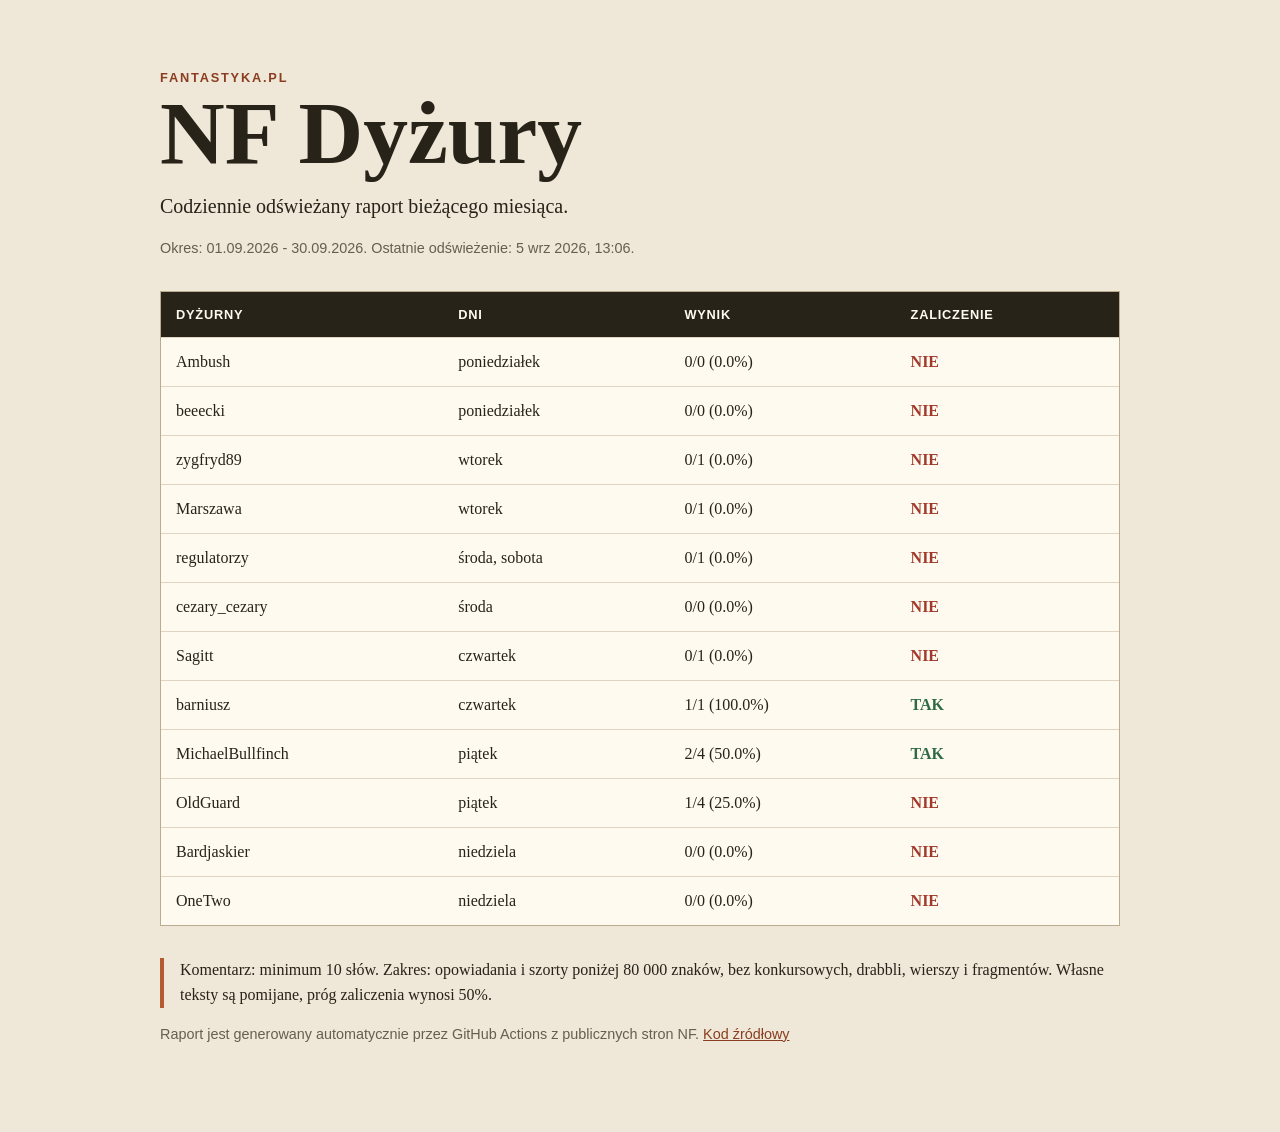
==== docs/index.html @ 1ee09ac7 "Publish daily duty report page" ====
<!doctype html>
<html lang="pl">
<head>
  <meta charset="utf-8">
  <meta name="viewport" content="width=device-width, initial-scale=1">
  <title>NF Dyżury</title>
  <link rel="stylesheet" href="style.css">
</head>
<body>
  <main>
    <p class="eyebrow">Fantastyka.pl</p>
    <h1>NF Dyżury</h1>
    <p class="intro">Codziennie odświeżany raport bieżącego miesiąca.</p>
    <p id="meta" class="meta">Ładowanie raportu...</p>
    <div class="table-wrap">
      <table>
        <thead><tr><th>Dyżurny</th><th>Dni</th><th>Wynik</th><th>Zaliczenie</th></tr></thead>
        <tbody id="results"></tbody>
      </table>
    </div>
    <p class="rules">Komentarz: minimum 10 słów. Zakres: opowiadania i szorty poniżej 80 000 znaków, bez konkursowych, drabbli, wierszy i fragmentów. Własne teksty są pomijane, próg zaliczenia wynosi 50%.</p>
    <p class="source">Raport jest generowany automatycznie przez GitHub Actions z publicznych stron NF. <a href="https://github.com/melendur88/nf-dyzury-app">Kod źródłowy</a></p>
  </main>
  <script src="app.js"></script>
</body>
</html>
---- docs/style.css ----
:root { color-scheme: light; font-family: Georgia, serif; color: #272319; background: #efe7d7; }
body { margin: 0; }
main { max-width: 960px; margin: 0 auto; padding: 72px 24px; }
.eyebrow { margin: 0; color: #8a3d20; font: 700 .8rem/1 Arial, sans-serif; letter-spacing: .14em; text-transform: uppercase; }
h1 { margin: .3rem 0; font-size: clamp(2.8rem, 9vw, 5.6rem); line-height: .95; }
.intro { font-size: 1.25rem; }
.meta, .source { color: #665e4e; font: .9rem/1.5 Arial, sans-serif; }
.table-wrap { overflow-x: auto; margin: 32px 0; border: 1px solid #b9aa90; background: #fffaf0; }
table { width: 100%; border-collapse: collapse; min-width: 620px; }
th, td { padding: 15px; text-align: left; border-bottom: 1px solid #dfd4c1; }
th { background: #272319; color: #fffaf0; font: 700 .8rem Arial, sans-serif; letter-spacing: .06em; text-transform: uppercase; }
tr:last-child td { border-bottom: 0; }
.pass { color: #2f6a45; }.fail { color: #a13a2a; }
.rules { border-left: 4px solid #b55b32; padding-left: 16px; line-height: 1.55; }
a { color: #8a3d20; }
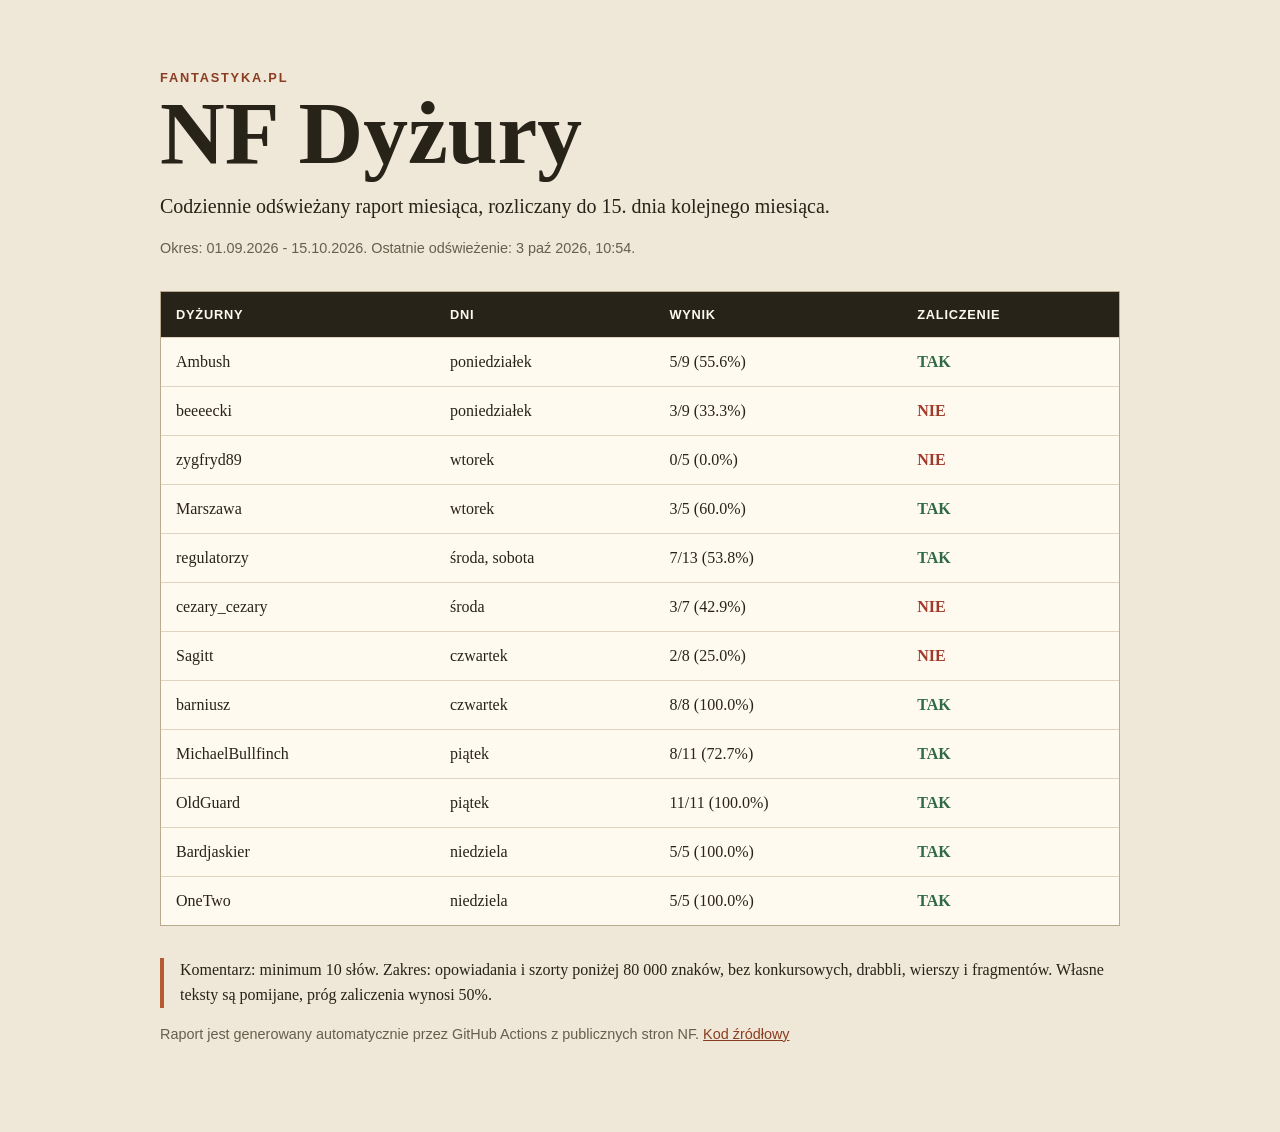
==== commit 5374e677: "Use extended duty reporting window" ====
--- a/docs/index.html
+++ b/docs/index.html
@@ -10,7 +10,7 @@
   <main>
     <p class="eyebrow">Fantastyka.pl</p>
     <h1>NF Dyżury</h1>
-    <p class="intro">Codziennie odświeżany raport bieżącego miesiąca.</p>
+    <p class="intro">Codziennie odświeżany raport miesiąca, rozliczany do 15. dnia kolejnego miesiąca.</p>
     <p id="meta" class="meta">Ładowanie raportu...</p>
     <div class="table-wrap">
       <table>
